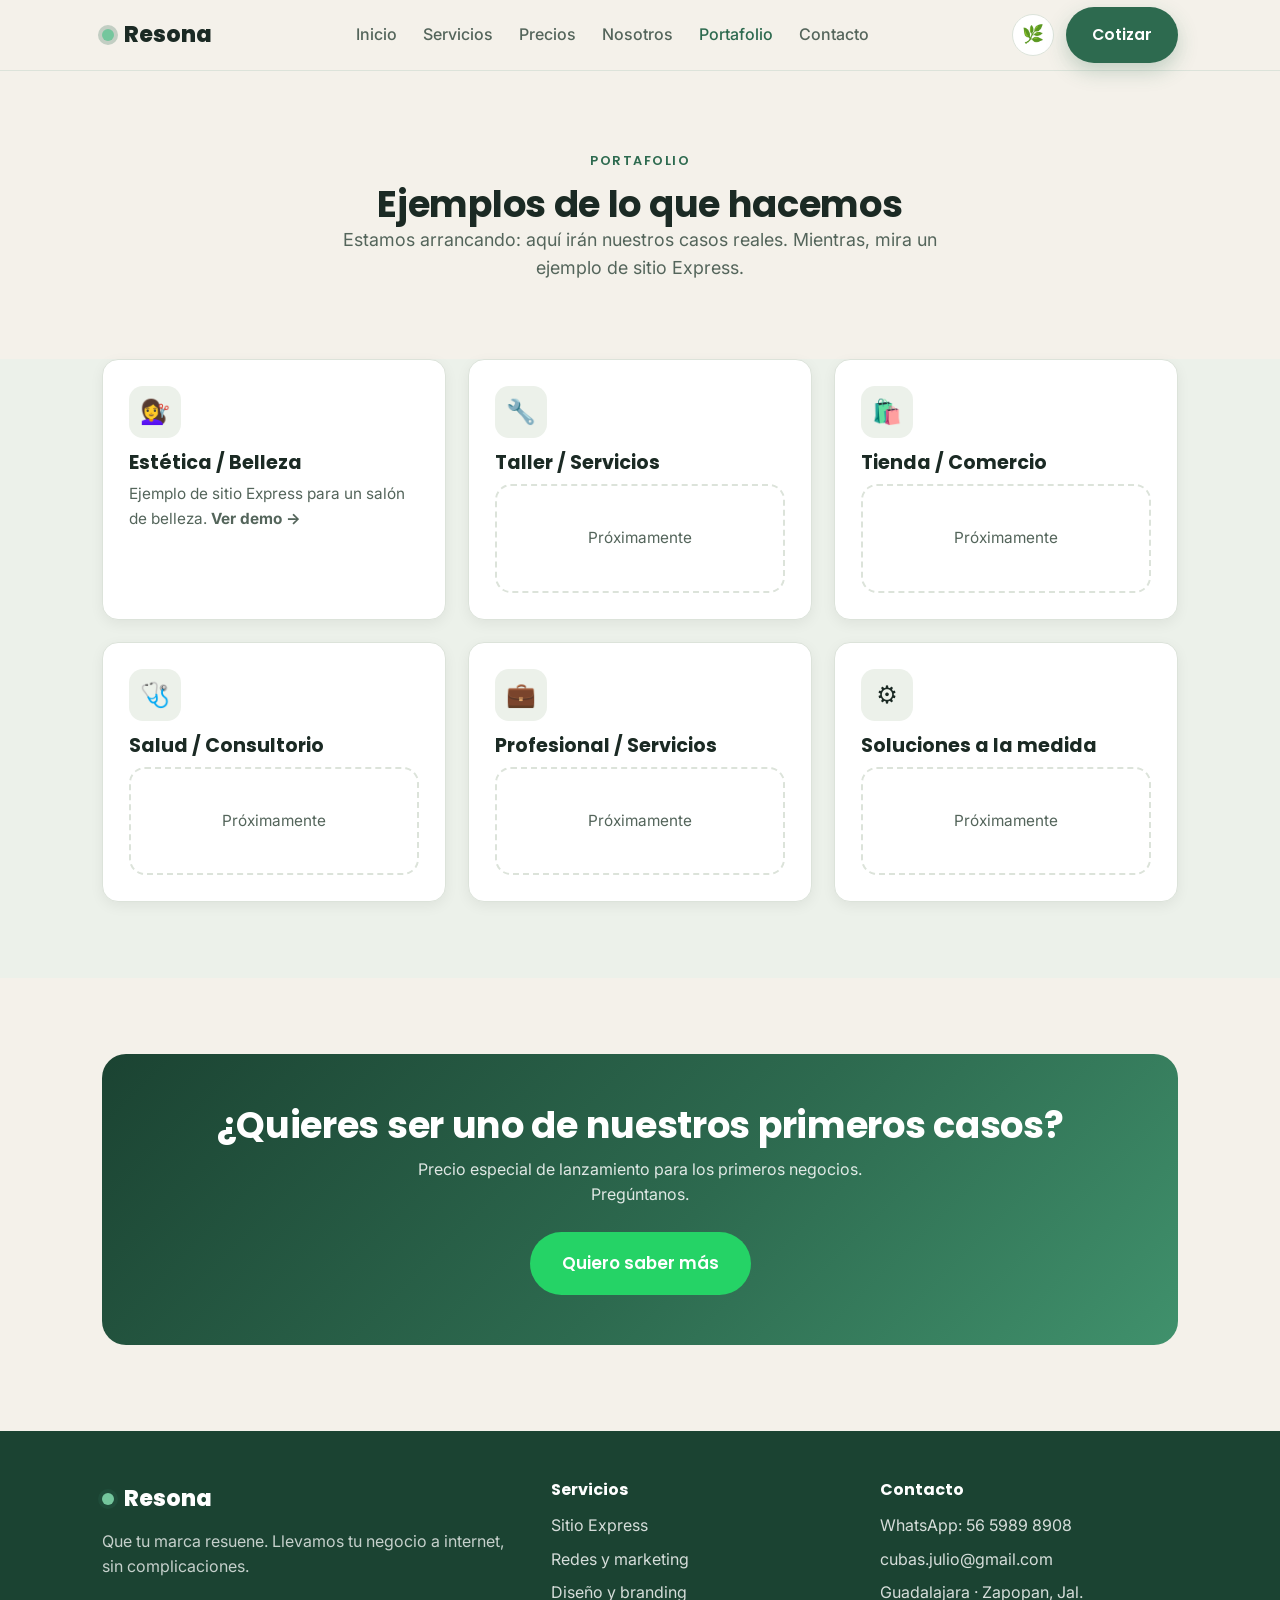
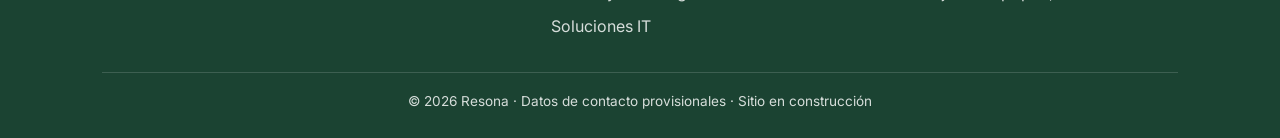
==== portafolio.html @ 6e4eefc6 "Resona: sitio inicial (Fase 1) para GitHub Pages" ====
<!DOCTYPE html>
<html lang="es" data-theme="natural">
<head>
  <meta charset="utf-8">
  <meta name="viewport" content="width=device-width, initial-scale=1">
  <title>Portafolio · Resona</title>
  <meta name="description" content="Ejemplos de sitios y proyectos de Resona.">
  <link rel="preconnect" href="https://fonts.googleapis.com">
  <link rel="preconnect" href="https://fonts.gstatic.com" crossorigin>
  <link href="https://fonts.googleapis.com/css2?family=Poppins:wght@500;600;700;800&family=Inter:wght@400;500;600&display=swap" rel="stylesheet">
  <link rel="stylesheet" href="css/styles.css">
</head>
<body>
  <header class="header">
    <div class="container nav">
      <a href="index.html" class="brand"><span class="dot"></span>Resona</a>
      <ul class="nav-links" id="navLinks">
        <li><a href="index.html">Inicio</a></li>
        <li><a href="servicios.html">Servicios</a></li>
        <li><a href="servicios-paquetes.html">Precios</a></li>
        <li><a href="nosotros.html">Nosotros</a></li>
        <li><a href="portafolio.html" class="active">Portafolio</a></li>
        <li><a href="contacto.html">Contacto</a></li>
      </ul>
      <div class="nav-actions">
        <button class="theme-toggle" id="themeToggle" title="Cambiar color" aria-label="Cambiar color">🌿</button>
        <a href="contacto.html" class="btn btn--primary">Cotizar</a>
        <button class="menu-btn" id="menuBtn" aria-label="Menú">☰</button>
      </div>
    </div>
  </header>

  <section class="section">
    <div class="container center">
      <span class="eyebrow">Portafolio</span>
      <h2>Ejemplos de lo que hacemos</h2>
      <p class="lead">Estamos arrancando: aquí irán nuestros casos reales. Mientras, mira un ejemplo de sitio Express.</p>
    </div>
  </section>

  <section class="section section--tint" style="padding-top:0">
    <div class="container">
      <div class="grid grid-3">
        <a class="card" href="plantillas/belleza/index.html">
          <div class="ico">💇‍♀️</div><h3>Estética / Belleza</h3>
          <p>Ejemplo de sitio Express para un salón de belleza. <b>Ver demo →</b></p>
        </a>
        <div class="card"><div class="ico">🔧</div><h3>Taller / Servicios</h3><p class="placeholder-box" style="margin-top:10px">Próximamente</p></div>
        <div class="card"><div class="ico">🛍️</div><h3>Tienda / Comercio</h3><p class="placeholder-box" style="margin-top:10px">Próximamente</p></div>
        <div class="card"><div class="ico">🩺</div><h3>Salud / Consultorio</h3><p class="placeholder-box" style="margin-top:10px">Próximamente</p></div>
        <div class="card"><div class="ico">💼</div><h3>Profesional / Servicios</h3><p class="placeholder-box" style="margin-top:10px">Próximamente</p></div>
        <div class="card"><div class="ico">⚙️</div><h3>Soluciones a la medida</h3><p class="placeholder-box" style="margin-top:10px">Próximamente</p></div>
      </div>
    </div>
  </section>

  <section class="section">
    <div class="container">
      <div class="cta-band">
        <h2>¿Quieres ser uno de nuestros primeros casos?</h2>
        <p>Precio especial de lanzamiento para los primeros negocios. Pregúntanos.</p>
        <a href="https://wa.me/525659898908?text=Quiero%20ser%20de%20los%20primeros%20clientes" class="btn btn--wa btn--lg">Quiero saber más</a>
      </div>
    </div>
  </section>

  <footer class="footer">
    <div class="container">
      <div class="footer-grid">
        <div><div class="brand"><span class="dot"></span>Resona</div><p style="color:rgba(255,255,255,.75)">Que tu marca resuene. Llevamos tu negocio a internet, sin complicaciones.</p></div>
        <div><h4>Servicios</h4><ul><li><a href="servicios.html">Sitio Express</a></li><li><a href="servicios.html">Redes y marketing</a></li><li><a href="servicios.html">Diseño y branding</a></li><li><a href="servicios.html">Soluciones IT</a></li></ul></div>
        <div><h4>Contacto</h4><ul><li><a href="https://wa.me/525659898908">WhatsApp: 56 5989 8908</a></li><li><a href="mailto:cubas.julio@gmail.com">cubas.julio@gmail.com</a></li><li>Guadalajara · Zapopan, Jal.</li></ul></div>
      </div>
      <div class="footer-bottom">© 2026 Resona · Datos de contacto provisionales · Sitio en construcción</div>
    </div>
  </footer>
  <script src="js/main.js"></script>
</body>
</html>
---- css/styles.css ----
/* =========================================================
   RESONA — Estilos base + sistema de 2 temas (CSS variables)
   Tema por defecto: Natural (verde).  Alterno: Resonancia (índigo).
   Cambia el tema con el atributo  <html data-theme="resonancia">
   ========================================================= */

/* ---------- Tema NATURAL (verde) — por defecto ---------- */
:root,
[data-theme="natural"] {
  --bg:        #F4F1EA;   /* arena */
  --surface:   #FFFFFF;
  --surface-2: #ECF1EA;
  --text:      #1B2A24;   /* verde muy oscuro */
  --muted:     #54655B;
  --primary:   #2D6A4F;   /* verde salvia/bosque */
  --primary-d: #1B4332;   /* verde bosque profundo */
  --accent:    #74C69D;   /* verde fresco */
  --accent-2:  #C97B5A;   /* terracota cálido */
  --border:    #DCE3DA;
  --ring:      rgba(45,106,79,.25);
  --hero-grad: linear-gradient(135deg, #1B4332 0%, #2D6A4F 55%, #40916C 100%);
}

/* ---------- Tema RESONANCIA (índigo/violeta) ---------- */
[data-theme="resonancia"] {
  --bg:        #F8FAFC;
  --surface:   #FFFFFF;
  --surface-2: #EEF0FB;
  --text:      #14152B;
  --muted:     #56597A;
  --primary:   #4338CA;   /* índigo */
  --primary-d: #312E81;
  --accent:    #22D3EE;   /* cian eléctrico */
  --accent-2:  #7C3AED;   /* violeta */
  --border:    #E2E5F2;
  --ring:      rgba(67,56,202,.25);
  --hero-grad: linear-gradient(135deg, #312E81 0%, #4338CA 55%, #7C3AED 100%);
}

/* ---------- Tokens compartidos ---------- */
:root {
  --container: 1120px;
  --radius:   16px;
  --radius-s: 10px;
  --shadow:   0 10px 30px rgba(0,0,0,.08);
  --shadow-s: 0 4px 14px rgba(0,0,0,.06);
  --font-head: "Poppins", system-ui, -apple-system, "Segoe UI", Roboto, sans-serif;
  --font-body: "Inter", system-ui, -apple-system, "Segoe UI", Roboto, sans-serif;
  --t: .25s ease;
}

* { box-sizing: border-box; margin: 0; padding: 0; }
html { scroll-behavior: smooth; }
body {
  font-family: var(--font-body);
  color: var(--text);
  background: var(--bg);
  line-height: 1.6;
  -webkit-font-smoothing: antialiased;
  transition: background var(--t), color var(--t);
}
img { max-width: 100%; display: block; }
a { color: inherit; text-decoration: none; }
h1,h2,h3,h4 { font-family: var(--font-head); line-height: 1.15; font-weight: 700; color: var(--text); }
h1 { font-size: clamp(2.1rem, 5vw, 3.4rem); letter-spacing: -.5px; }
h2 { font-size: clamp(1.6rem, 3.5vw, 2.3rem); letter-spacing: -.3px; }
h3 { font-size: 1.2rem; }
p  { color: var(--muted); }

.container { width: 100%; max-width: var(--container); margin: 0 auto; padding: 0 22px; }
.section { padding: 76px 0; }
.section--tint { background: var(--surface-2); }
.center { text-align: center; }
.lead { font-size: 1.12rem; max-width: 640px; }
.center .lead { margin-inline: auto; }
.eyebrow {
  display: inline-block; font-family: var(--font-head); font-weight: 600;
  font-size: .8rem; letter-spacing: 1.5px; text-transform: uppercase;
  color: var(--primary); margin-bottom: 12px;
}

/* ---------- Botones ---------- */
.btn {
  display: inline-flex; align-items: center; gap: 8px;
  font-family: var(--font-head); font-weight: 600; font-size: .98rem;
  padding: 13px 24px; border-radius: 999px; border: 2px solid transparent;
  cursor: pointer; transition: transform var(--t), box-shadow var(--t), background var(--t), color var(--t);
}
.btn:hover { transform: translateY(-2px); }
.btn--primary { background: var(--primary); color: #fff; box-shadow: 0 8px 20px var(--ring); }
.btn--primary:hover { background: var(--primary-d); }
.btn--ghost { background: transparent; color: var(--text); border-color: var(--border); }
.btn--ghost:hover { border-color: var(--primary); color: var(--primary); }
.btn--wa { background: #25D366; color: #fff; }
.btn--lg { padding: 16px 30px; font-size: 1.05rem; }

/* ---------- Header / Nav ---------- */
.header {
  position: sticky; top: 0; z-index: 50;
  background: color-mix(in srgb, var(--bg) 88%, transparent);
  backdrop-filter: blur(10px);
  border-bottom: 1px solid var(--border);
}
.nav { display: flex; align-items: center; justify-content: space-between; height: 70px; }
.brand { display: flex; align-items: center; gap: 10px; font-family: var(--font-head); font-weight: 800; font-size: 1.4rem; color: var(--text); }
.brand .dot { width: 12px; height: 12px; border-radius: 50%; background: var(--accent); box-shadow: 0 0 0 4px var(--ring); }
.nav-links { display: flex; align-items: center; gap: 26px; list-style: none; }
.nav-links a { font-weight: 500; color: var(--muted); transition: color var(--t); }
.nav-links a:hover, .nav-links a.active { color: var(--primary); }
.nav-actions { display: flex; align-items: center; gap: 12px; }
.theme-toggle {
  width: 42px; height: 42px; border-radius: 50%; border: 1px solid var(--border);
  background: var(--surface); cursor: pointer; font-size: 1.1rem; line-height: 1;
  display: grid; place-items: center; transition: transform var(--t), border-color var(--t);
}
.theme-toggle:hover { transform: rotate(20deg); border-color: var(--primary); }
.menu-btn { display: none; width: 42px; height: 42px; border: 1px solid var(--border); background: var(--surface); border-radius: 10px; cursor: pointer; font-size: 1.3rem; }

/* ---------- Hero ---------- */
.hero { padding: 70px 0 60px; }
.hero-grid { display: grid; grid-template-columns: 1.1fr .9fr; gap: 48px; align-items: center; }
.hero h1 span { color: var(--primary); }
.hero p { font-size: 1.15rem; margin: 18px 0 28px; max-width: 520px; }
.hero-cta { display: flex; gap: 14px; flex-wrap: wrap; }
.hero-art {
  aspect-ratio: 1/1; border-radius: 28px; background: var(--hero-grad);
  display: grid; place-items: center; color: #fff; box-shadow: var(--shadow);
  position: relative; overflow: hidden;
}
.hero-art .wave { font-size: clamp(4rem, 12vw, 8rem); font-family: var(--font-head); font-weight: 800; opacity: .95; }
.hero-art::after { content:""; position:absolute; inset:0; background: radial-gradient(circle at 30% 20%, rgba(255,255,255,.25), transparent 45%); }
.trust { display:flex; gap: 22px; flex-wrap:wrap; margin-top: 26px; color: var(--muted); font-size: .9rem; }
.trust b { color: var(--text); }

/* ---------- Grids / Cards ---------- */
.grid { display: grid; gap: 22px; }
.grid-3 { grid-template-columns: repeat(3, 1fr); }
.grid-2 { grid-template-columns: repeat(2, 1fr); }
.card {
  background: var(--surface); border: 1px solid var(--border); border-radius: var(--radius);
  padding: 26px; box-shadow: var(--shadow-s); transition: transform var(--t), box-shadow var(--t);
}
.card:hover { transform: translateY(-4px); box-shadow: var(--shadow); }
.card .ico { width: 52px; height: 52px; border-radius: 14px; display: grid; place-items: center; font-size: 1.5rem; background: var(--surface-2); margin-bottom: 14px; }
.card h3 { margin-bottom: 8px; }
.card p { font-size: .96rem; }

/* ---------- Pasos ---------- */
.steps { counter-reset: step; }
.step { position: relative; padding-left: 56px; }
.step::before {
  counter-increment: step; content: counter(step);
  position: absolute; left: 0; top: 0; width: 40px; height: 40px; border-radius: 50%;
  background: var(--primary); color: #fff; font-family: var(--font-head); font-weight: 700;
  display: grid; place-items: center;
}

/* ---------- Precios ---------- */
.price-grid { display: grid; grid-template-columns: repeat(3,1fr); gap: 22px; align-items: stretch; }
.plan { background: var(--surface); border: 1px solid var(--border); border-radius: var(--radius); padding: 30px 26px; display: flex; flex-direction: column; }
.plan.featured { border-color: var(--primary); box-shadow: 0 12px 34px var(--ring); position: relative; }
.plan.featured .tag { position: absolute; top: -13px; left: 50%; transform: translateX(-50%); background: var(--primary); color:#fff; font-size:.72rem; font-weight:700; letter-spacing:1px; padding: 5px 14px; border-radius: 999px; text-transform: uppercase; }
.plan h3 { font-size: 1.3rem; }
.price { font-family: var(--font-head); font-weight: 800; font-size: 2.1rem; color: var(--text); margin: 10px 0 2px; }
.price small { font-size: .9rem; font-weight: 500; color: var(--muted); }
.plan ul { list-style: none; margin: 18px 0 24px; display: grid; gap: 9px; }
.plan li { padding-left: 26px; position: relative; font-size: .95rem; color: var(--text); }
.plan li::before { content: "✓"; position: absolute; left: 0; color: var(--primary); font-weight: 700; }
.plan li.no { color: var(--muted); }
.plan li.no::before { content: "–"; color: var(--muted); }
.plan .btn { margin-top: auto; }

.pricetable { width: 100%; border-collapse: collapse; background: var(--surface); border-radius: var(--radius); overflow: hidden; box-shadow: var(--shadow-s); }
.pricetable th, .pricetable td { padding: 14px 16px; text-align: left; border-bottom: 1px solid var(--border); font-size: .95rem; }
.pricetable th { background: var(--surface-2); font-family: var(--font-head); }
.pricetable td.num { font-weight: 700; color: var(--primary); white-space: nowrap; }

.note { font-size: .86rem; color: var(--muted); margin-top: 14px; }

/* ---------- Equipo ---------- */
.member { text-align: center; }
.avatar { width: 96px; height: 96px; border-radius: 50%; margin: 0 auto 14px; display:grid; place-items:center; font-family: var(--font-head); font-weight:800; font-size: 2rem; color:#fff; background: var(--hero-grad); }
.member .role { color: var(--primary); font-weight: 600; font-size: .9rem; }

/* ---------- CTA band ---------- */
.cta-band { background: var(--hero-grad); color: #fff; border-radius: 24px; padding: 50px 40px; text-align: center; }
.cta-band h2 { color: #fff; }
.cta-band p { color: rgba(255,255,255,.85); margin: 10px auto 24px; max-width: 520px; }

/* ---------- Footer ---------- */
.footer { background: var(--primary-d); color: rgba(255,255,255,.82); padding: 50px 0 26px; margin-top: 10px; }
.footer a { color: rgba(255,255,255,.82); }
.footer a:hover { color: #fff; }
.footer-grid { display: grid; grid-template-columns: 1.4fr 1fr 1fr; gap: 32px; }
.footer h4 { color: #fff; margin-bottom: 14px; font-size: 1rem; }
.footer ul { list-style: none; display: grid; gap: 8px; }
.footer .brand { color: #fff; margin-bottom: 12px; }
.footer-bottom { border-top: 1px solid rgba(255,255,255,.15); margin-top: 32px; padding-top: 18px; font-size: .85rem; text-align: center; }

/* ---------- Utilidades ---------- */
.mt-s{margin-top:10px}.mt{margin-top:22px}.mb{margin-bottom:22px}
.badge{display:inline-block;background:var(--surface-2);color:var(--primary);font-weight:600;font-size:.8rem;padding:5px 12px;border-radius:999px}
.placeholder-box{border:2px dashed var(--border);border-radius:var(--radius);padding:40px;text-align:center;color:var(--muted)}

/* ---------- Responsive ---------- */
@media (max-width: 860px){
  .nav-links{ position: fixed; inset: 70px 0 auto 0; background: var(--surface); flex-direction: column; gap: 0; padding: 8px 0; border-bottom: 1px solid var(--border); transform: translateY(-130%); transition: transform var(--t); }
  .nav-links.open{ transform: translateY(0); }
  .nav-links li{ width:100%; text-align:center; }
  .nav-links a{ display:block; padding: 14px; }
  .menu-btn{ display:block; }
  .hero-grid{ grid-template-columns: 1fr; } .hero-art{ order:-1; max-width:340px; margin:0 auto; }
  .grid-3,.grid-2,.price-grid{ grid-template-columns: 1fr; }
  .footer-grid{ grid-template-columns: 1fr; }
}
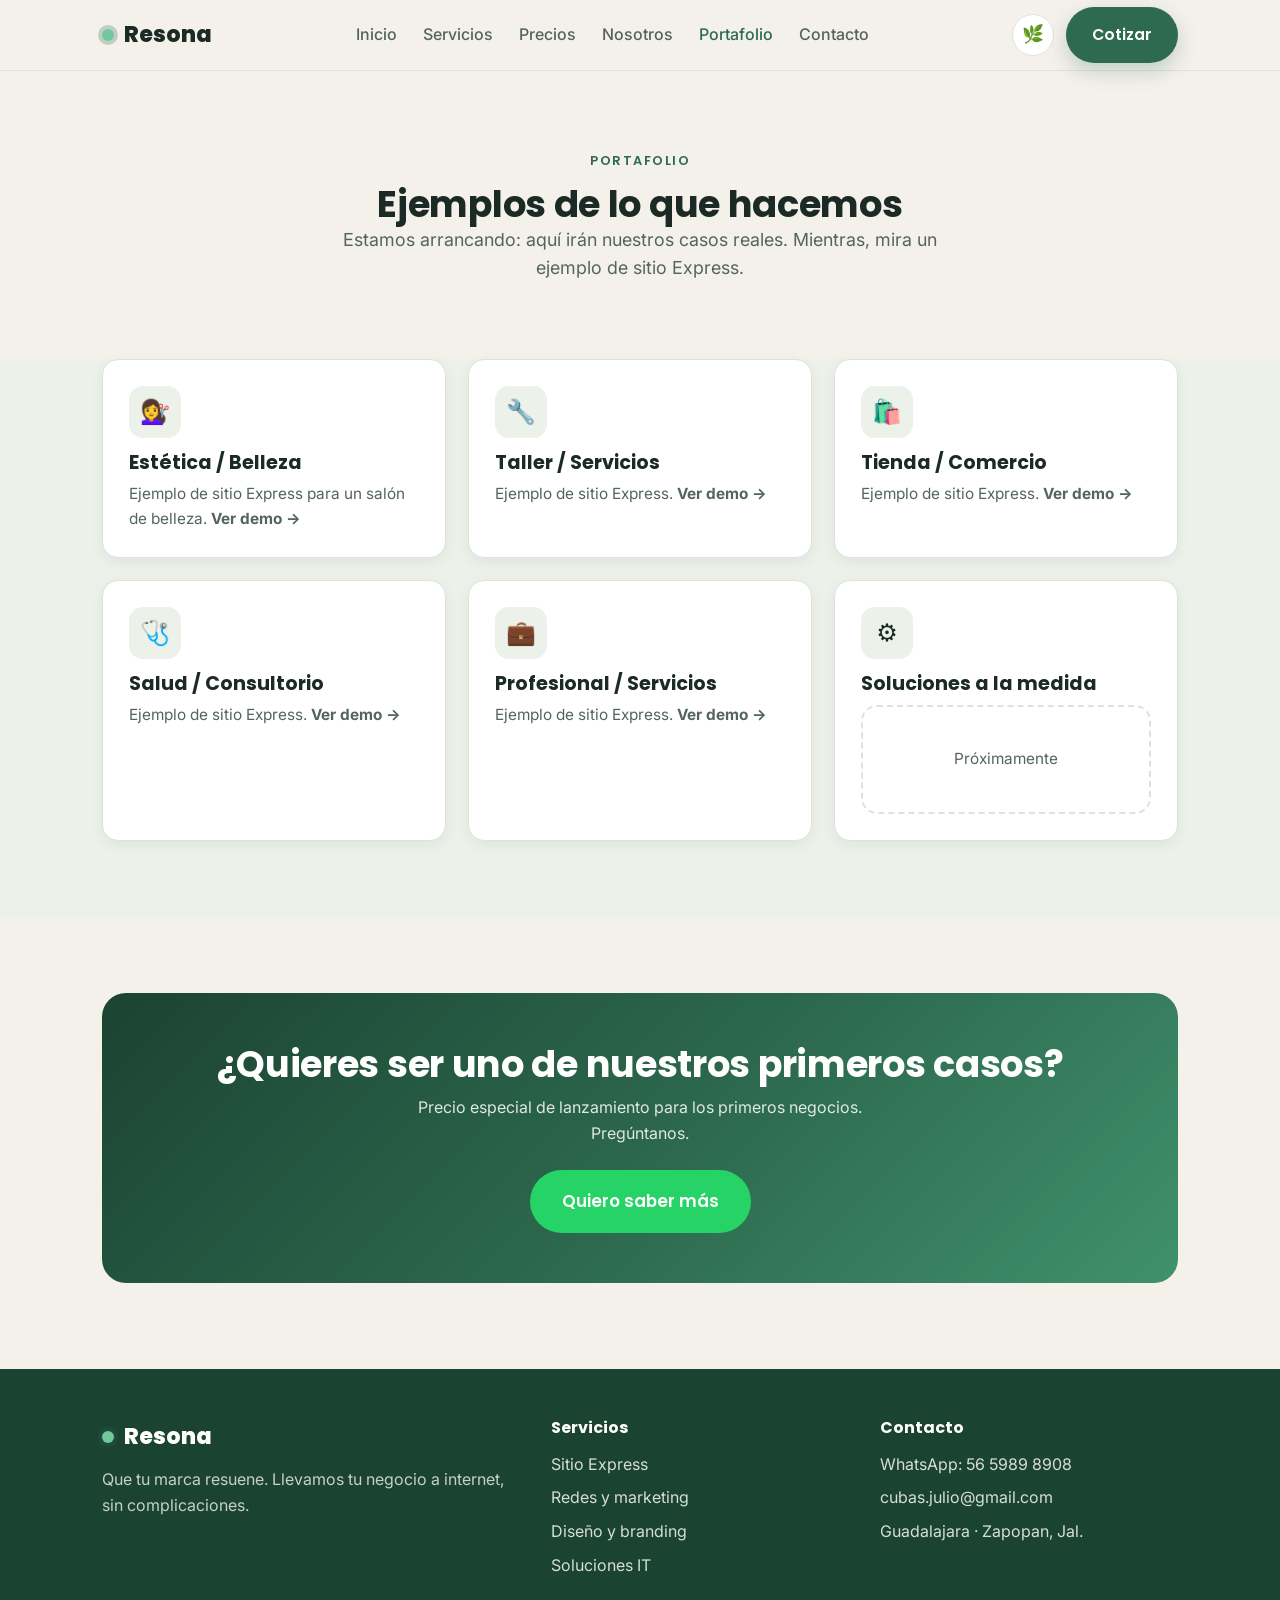
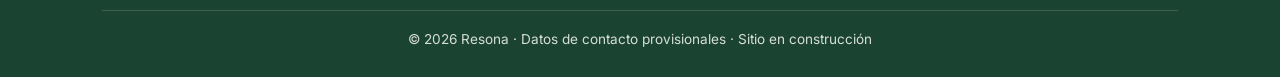
==== commit 2a280743: "Fase 2: 4 plantillas nuevas (taller, tienda, salud, profesional) + enlaces en portafolio" ====
--- a/portafolio.html
+++ b/portafolio.html
@@ -45,10 +45,10 @@
           <div class="ico">💇‍♀️</div><h3>Estética / Belleza</h3>
           <p>Ejemplo de sitio Express para un salón de belleza. <b>Ver demo →</b></p>
         </a>
-        <div class="card"><div class="ico">🔧</div><h3>Taller / Servicios</h3><p class="placeholder-box" style="margin-top:10px">Próximamente</p></div>
-        <div class="card"><div class="ico">🛍️</div><h3>Tienda / Comercio</h3><p class="placeholder-box" style="margin-top:10px">Próximamente</p></div>
-        <div class="card"><div class="ico">🩺</div><h3>Salud / Consultorio</h3><p class="placeholder-box" style="margin-top:10px">Próximamente</p></div>
-        <div class="card"><div class="ico">💼</div><h3>Profesional / Servicios</h3><p class="placeholder-box" style="margin-top:10px">Próximamente</p></div>
+        <a class="card" href="plantillas/taller/index.html"><div class="ico">🔧</div><h3>Taller / Servicios</h3><p>Ejemplo de sitio Express. <b>Ver demo →</b></p></a>
+        <a class="card" href="plantillas/tienda/index.html"><div class="ico">🛍️</div><h3>Tienda / Comercio</h3><p>Ejemplo de sitio Express. <b>Ver demo →</b></p></a>
+        <a class="card" href="plantillas/salud/index.html"><div class="ico">🩺</div><h3>Salud / Consultorio</h3><p>Ejemplo de sitio Express. <b>Ver demo →</b></p></a>
+        <a class="card" href="plantillas/profesional/index.html"><div class="ico">💼</div><h3>Profesional / Servicios</h3><p>Ejemplo de sitio Express. <b>Ver demo →</b></p></a>
         <div class="card"><div class="ico">⚙️</div><h3>Soluciones a la medida</h3><p class="placeholder-box" style="margin-top:10px">Próximamente</p></div>
       </div>
     </div>
